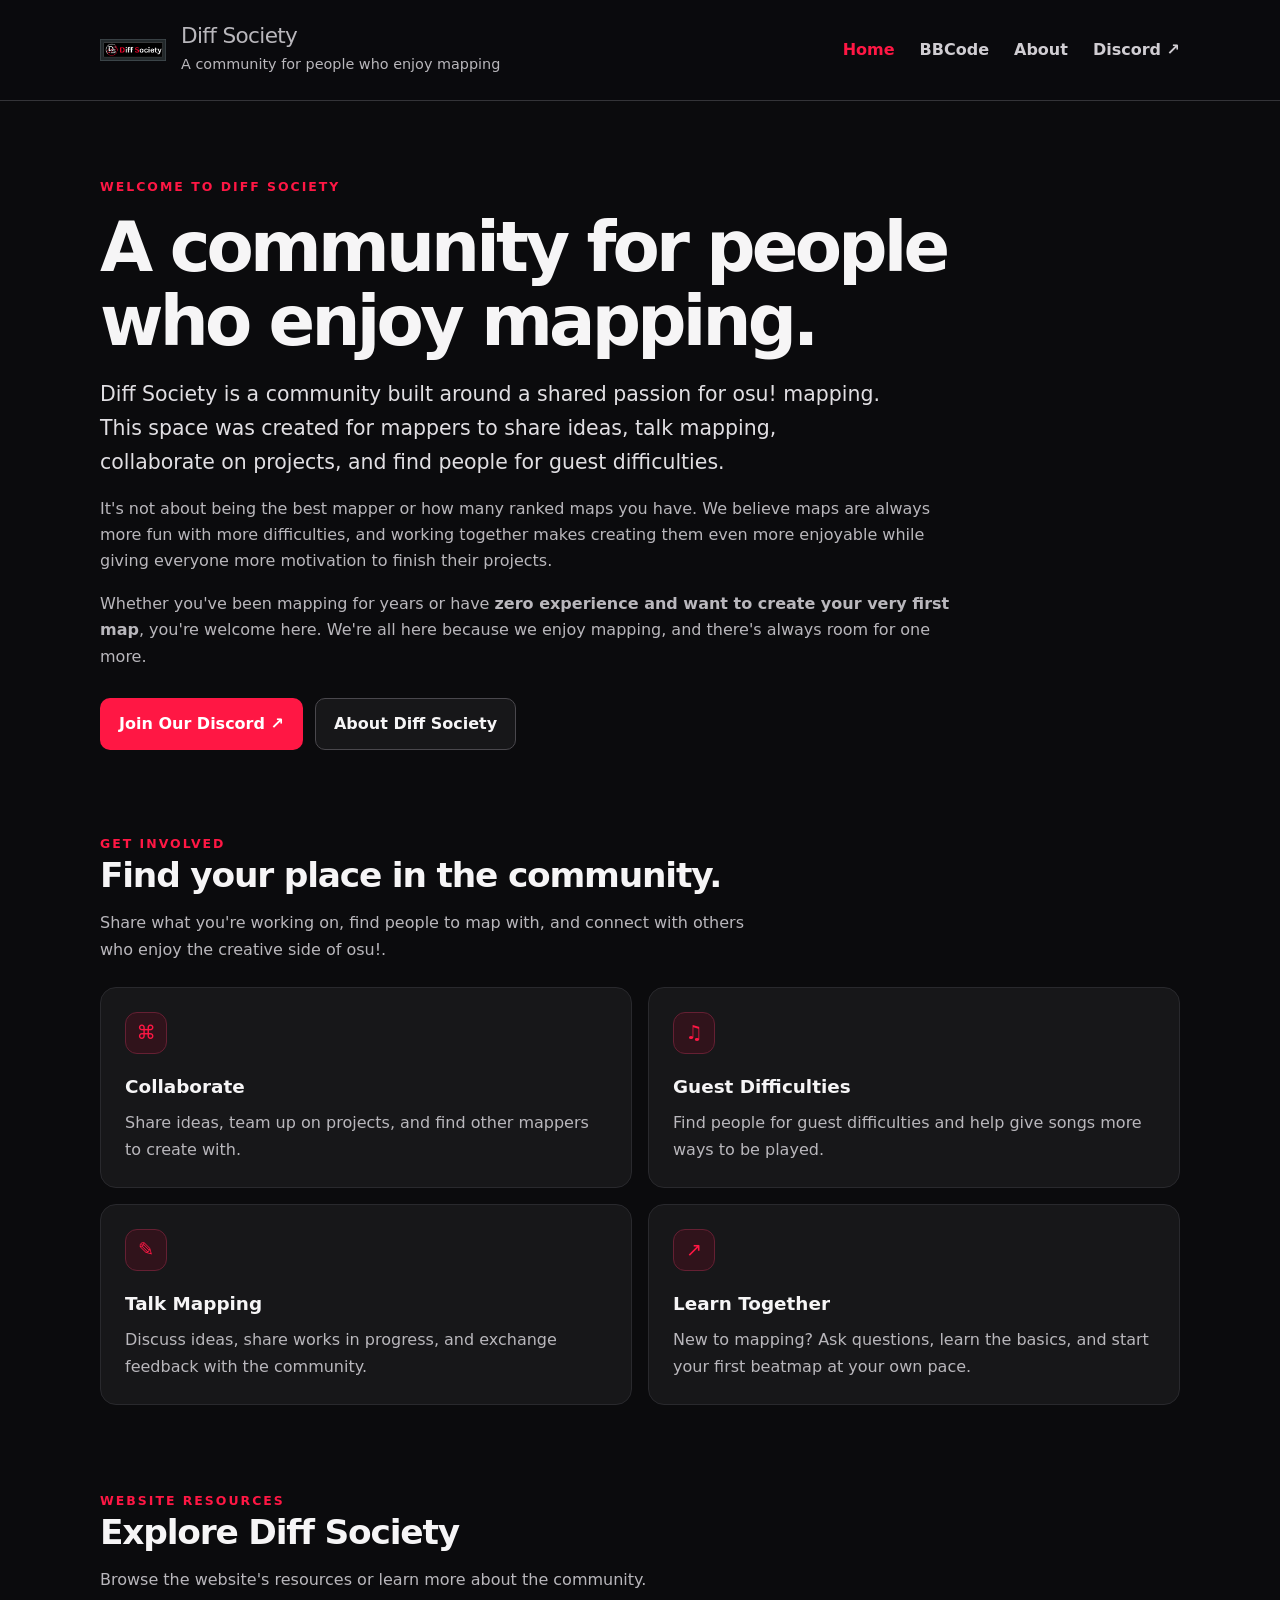
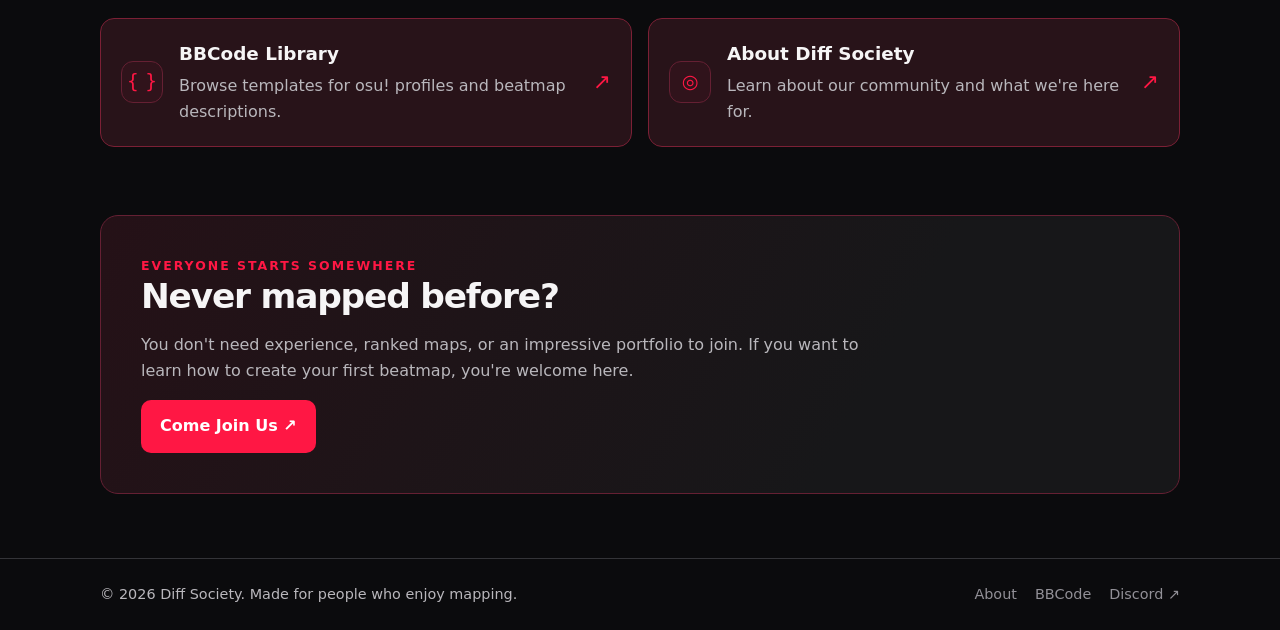
==== index.html @ 788efdac "Add Diff Society website" ====
<!doctype html>
<html lang="en"><head><meta charset="utf-8"><meta name="viewport" content="width=device-width, initial-scale=1"><meta name="theme-color" content="#0b0b0d"><meta name="description" content="Diff Society is an osu! mapping community for people who enjoy mapping, sharing ideas, and collaborating."><title>Home | Diff Society</title><link rel="icon" type="image/png" href="/assets/diff-society-logo.png"><link rel="stylesheet" href="/styles.css"><script src="/script.js" defer></script></head>
<body><header class="site-header"><div class="header-inner"><a class="brand" href="/" aria-label="Diff Society home"><img src="/assets/diff-society-logo.png" alt="Diff Society logo"><div><p class="brand-name">Diff Society</p><p class="brand-tagline">A community for people who enjoy mapping</p></div></a><button class="menu-toggle" type="button" aria-expanded="false" aria-controls="site-nav" aria-label="Toggle navigation">☰</button><nav class="nav" id="site-nav" aria-label="Main navigation"><a href="/" aria-current="page">Home</a>
<a href="/bbcode/">BBCode</a>
<a href="/about/">About</a>
<a href="https://discord.gg/DzFFTmM8br">Discord ↗</a></nav></div></header><main>

<section class="hero"><div class="eyebrow">Welcome to Diff Society</div><h1>A community for people who enjoy mapping.</h1>
<p class="lead">Diff Society is a community built around a shared passion for osu! mapping. This space was created for mappers to share ideas, talk mapping, collaborate on projects, and find people for guest difficulties.</p>
<p>It's not about being the best mapper or how many ranked maps you have. We believe maps are always more fun with more difficulties, and working together makes creating them even more enjoyable while giving everyone more motivation to finish their projects.</p>
<p>Whether you've been mapping for years or have <strong>zero experience and want to create your very first map</strong>, you're welcome here. We're all here because we enjoy mapping, and there's always room for one more.</p>
<div class="actions"><a class="button button-primary" href="https://discord.gg/DzFFTmM8br" target="_blank" rel="noopener noreferrer">Join Our Discord ↗</a><a class="button button-secondary" href="/about/">About Diff Society</a></div></section>
<section class="section"><div class="section-intro"><div class="eyebrow">Get involved</div><h2>Find your place in the community.</h2><p>Share what you're working on, find people to map with, and connect with others who enjoy the creative side of osu!.</p></div>
<div class="grid"><article class="card"><div class="card-icon">⌘</div><h3>Collaborate</h3><p>Share ideas, team up on projects, and find other mappers to create with.</p></article><article class="card"><div class="card-icon">♫</div><h3>Guest Difficulties</h3><p>Find people for guest difficulties and help give songs more ways to be played.</p></article><article class="card"><div class="card-icon">✎</div><h3>Talk Mapping</h3><p>Discuss ideas, share works in progress, and exchange feedback with the community.</p></article><article class="card"><div class="card-icon">↗</div><h3>Learn Together</h3><p>New to mapping? Ask questions, learn the basics, and start your first beatmap at your own pace.</p></article></div></section>
<section class="section"><div class="section-intro"><div class="eyebrow">Website resources</div><h2>Explore Diff Society</h2><p>Browse the website's resources or learn more about the community.</p></div><div class="grid">
<a class="link-card" href="/bbcode/"><div class="card-icon">{ }</div><div class="link-card-copy"><h3>BBCode Library</h3><p>Browse templates for osu! profiles and beatmap descriptions.</p></div><span class="arrow">↗</span></a>
<a class="link-card" href="/about/"><div class="card-icon">◎</div><div class="link-card-copy"><h3>About Diff Society</h3><p>Learn about our community and what we're here for.</p></div><span class="arrow">↗</span></a></div></section>
<section class="callout"><div class="eyebrow">Everyone starts somewhere</div><h2>Never mapped before?</h2><p>You don't need experience, ranked maps, or an impressive portfolio to join. If you want to learn how to create your first beatmap, you're welcome here.</p><a class="button button-primary" href="https://discord.gg/DzFFTmM8br" target="_blank" rel="noopener noreferrer">Come Join Us ↗</a></section>
</main><footer class="site-footer"><div class="footer-inner"><p>© <span data-year></span> Diff Society. Made for people who enjoy mapping.</p><div class="footer-links"><a href="/about/">About</a><a href="/bbcode/">BBCode</a><a href="https://discord.gg/DzFFTmM8br" target="_blank" rel="noopener noreferrer">Discord ↗</a></div></div></footer></body></html>
---- styles.css ----
:root{--bg:#0b0b0d;--panel:#171719;--panel2:#202023;--text:#f6f5f6;--muted:#b9b7bc;--red:#ff1744;--border:#343438;--max:1080px}
*{box-sizing:border-box}html{scroll-behavior:smooth}body{margin:0;background:var(--bg);color:var(--text);font-family:Inter,ui-sans-serif,system-ui,-apple-system,BlinkMacSystemFont,"Segoe UI",sans-serif;line-height:1.65}
a{color:inherit;text-decoration:none}a:focus-visible,button:focus-visible{outline:2px solid var(--red);outline-offset:4px}
.site-header{border-bottom:1px solid var(--border);background:rgba(11,11,13,.96)}
.header-inner{width:min(var(--max),calc(100% - 40px));margin:auto;min-height:100px;display:flex;align-items:center;justify-content:space-between;gap:24px}
.brand{display:flex;align-items:center;gap:15px;min-width:0}.brand img{width:66px;height:66px;object-fit:contain}.brand-name{margin:0;font-size:1.35rem;line-height:1.2;letter-spacing:-.03em}.brand-tagline{margin:4px 0 0;color:var(--muted);font-size:.9rem}
.nav{display:flex;align-items:center;gap:25px;flex-wrap:wrap}.nav a{color:#d0cdd2;font-weight:600}.nav a:hover,.nav a[aria-current=page]{color:var(--red)}
.menu-toggle{display:none;color:var(--text);border:1px solid var(--border);background:var(--panel);border-radius:10px;padding:8px 12px;font-size:1.1rem}
main{width:min(var(--max),calc(100% - 40px));margin:auto}.hero{padding:76px 0 50px;max-width:850px}.eyebrow,.page-label{color:var(--red);font-size:.78rem;font-weight:800;letter-spacing:.16em;text-transform:uppercase}
h1{font-size:clamp(2.35rem,6vw,4.3rem);line-height:1.08;letter-spacing:-.055em;margin:12px 0 20px}h2{font-size:clamp(1.55rem,3vw,2.15rem);line-height:1.2;letter-spacing:-.035em;margin:0 0 14px}h3{margin:0 0 8px;font-size:1.15rem}
p{color:var(--muted);margin:0 0 16px}.lead{font-size:clamp(1.08rem,2.2vw,1.28rem);color:#e1dfe3;max-width:780px}
.actions{display:flex;flex-wrap:wrap;gap:12px;margin-top:28px}.button{display:inline-flex;align-items:center;justify-content:center;gap:8px;padding:12px 18px;border-radius:10px;font-weight:750;border:1px solid transparent;cursor:pointer;font:inherit;font-weight:750}
.button-primary{background:var(--red);color:#fff}.button-primary:hover{background:#e8103a}.button-secondary{border-color:#4a484d;background:var(--panel);color:var(--text)}.button-secondary:hover{border-color:var(--red)}
.section{padding:34px 0 52px}.section-intro{max-width:680px;margin-bottom:24px}.grid{display:grid;grid-template-columns:repeat(2,minmax(0,1fr));gap:16px}
.card{background:var(--panel);border:1px solid #29292d;border-radius:16px;padding:24px}.card p:last-child{margin-bottom:0}
.card-icon{width:42px;height:42px;display:grid;place-items:center;background:#30131b;color:var(--red);border:1px solid #652033;border-radius:12px;margin-bottom:18px;font-size:1.2rem}
.link-card{display:flex;align-items:center;gap:16px;border:1px solid #7b2035;background:#281319;border-radius:14px;padding:20px;transition:border-color .15s,transform .15s}.link-card:hover{border-color:var(--red);transform:translateY(-2px)}.link-card .card-icon{margin:0;flex:0 0 42px}.link-card-copy{flex:1}.link-card-copy h3{margin-bottom:4px}.link-card-copy p{margin:0}.arrow{color:var(--red);font-size:1.35rem}
.callout{border:1px solid #652033;background:linear-gradient(120deg,#251117,#171719 70%);border-radius:18px;padding:clamp(24px,5vw,40px);margin:16px 0 64px}.callout p{max-width:760px}
.prose{max-width:900px;padding:58px 0 70px}.prose h1{font-size:clamp(2.2rem,5vw,3.5rem)}.prose h2{margin-top:38px}.prose p{font-size:1.06rem}.prose strong{color:var(--text)}
.preview-frame{margin:26px 0 30px;background:#151517;border:1px solid #343438;border-radius:16px;padding:18px}.preview-frame img{display:block;width:100%;height:auto;max-height:620px;object-fit:contain;border-radius:8px}.preview-caption{font-size:.9rem;margin:12px 0 0}
.code-panel{border:1px solid var(--border);border-radius:16px;background:var(--panel);overflow:hidden;margin:20px 0 28px}.code-heading{padding:16px 18px;display:flex;align-items:center;justify-content:space-between;gap:12px;border-bottom:1px solid var(--border)}.code-heading h2{font-size:1.1rem;margin:0}.code-content{padding:18px}.code-content pre{margin:0;white-space:pre-wrap;overflow-wrap:anywhere;color:#eee;font: .9rem/1.7 ui-monospace,SFMono-Regular,Consolas,"Liberation Mono",monospace;max-height:430px;overflow:auto;user-select:all}.copy-status{color:#ff91a7;font-size:.85rem;min-height:1.3em;margin:10px 0 0}
.note{padding:16px 18px;border:1px solid #652033;background:#211217;border-radius:12px;margin:20px 0}.note p{margin:0}
.site-footer{border-top:1px solid var(--border);color:#929097}.footer-inner{width:min(var(--max),calc(100% - 40px));margin:auto;padding:24px 0;display:flex;align-items:center;justify-content:space-between;gap:16px;flex-wrap:wrap;font-size:.9rem}.footer-inner p{margin:0;font-size:.9rem}.footer-links{display:flex;gap:18px}.footer-links a:hover{color:var(--red)}
@media(max-width:760px){.header-inner{min-height:84px;position:relative}.brand img{width:54px;height:54px}.brand-name{font-size:1.15rem}.brand-tagline{font-size:.78rem}.menu-toggle{display:inline-block}.nav{display:none;position:absolute;z-index:5;top:calc(100% - 1px);left:0;right:0;padding:16px;background:#151517;border:1px solid var(--border);border-radius:0 0 14px 14px;flex-direction:column;align-items:stretch;gap:0}.nav.open{display:flex}.nav a{padding:11px 4px}.grid{grid-template-columns:1fr}.hero{padding-top:54px}.preview-frame{padding:10px}.code-heading{align-items:flex-start;flex-direction:column}}
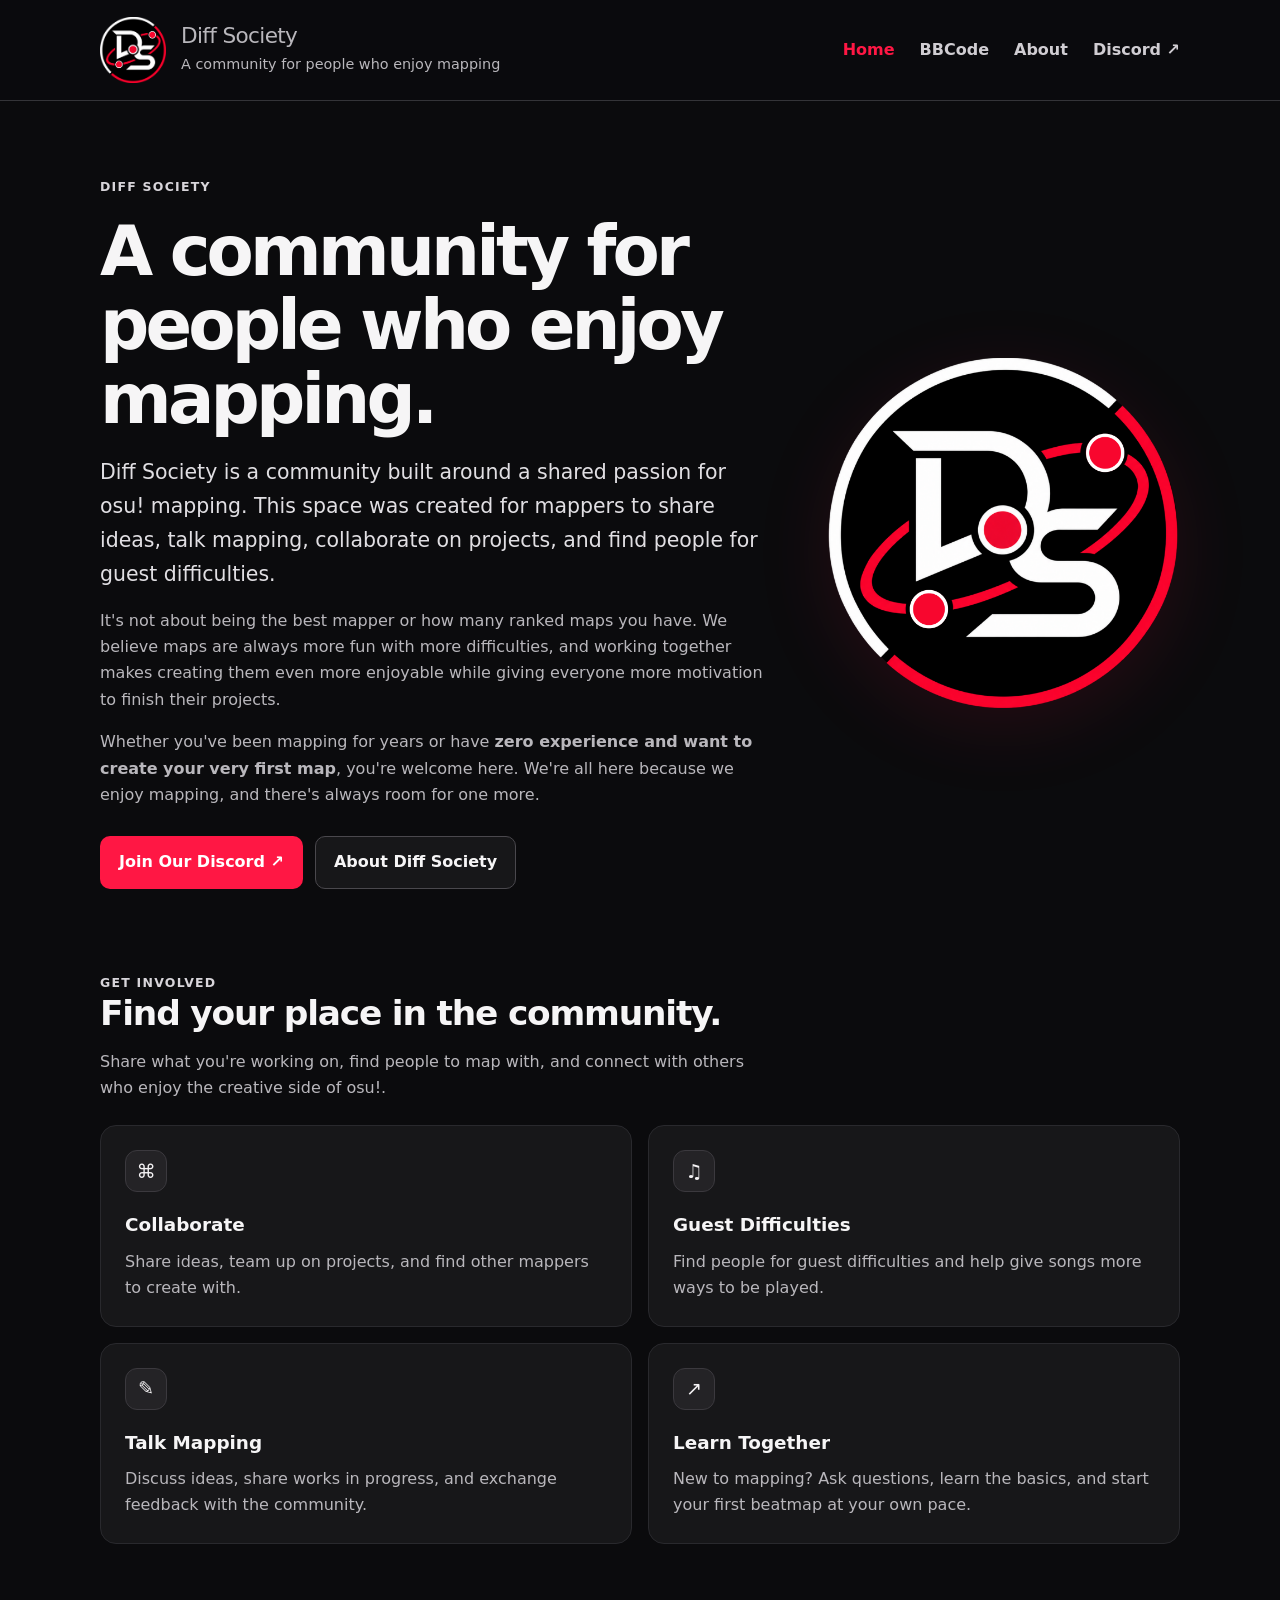
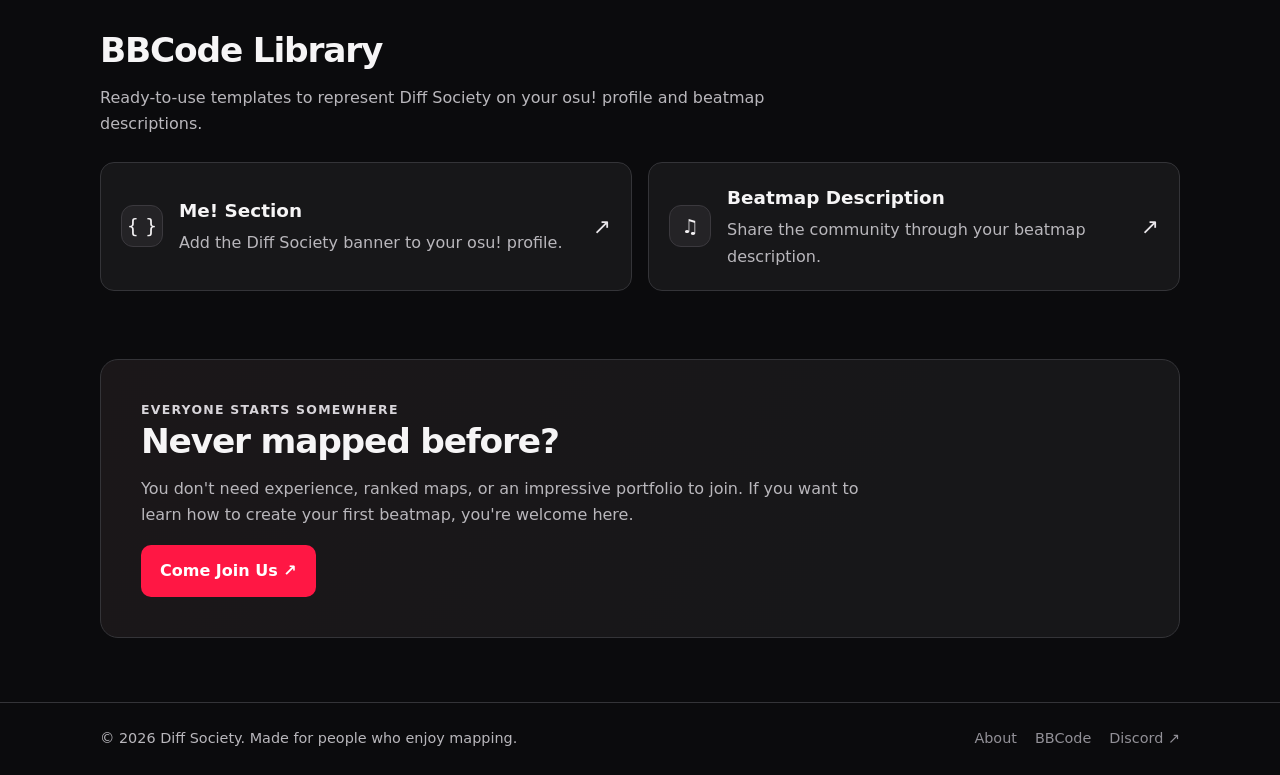
==== commit 03f10663: "Update Diff Society website design" ====
--- a/index.html
+++ b/index.html
@@ -5,15 +5,15 @@
 <a href="/about/">About</a>
 <a href="https://discord.gg/DzFFTmM8br">Discord ↗</a></nav></div></header><main>
 
-<section class="hero"><div class="eyebrow">Welcome to Diff Society</div><h1>A community for people who enjoy mapping.</h1>
+<section class="hero hero-layout"><div class="hero-copy"><p class="eyebrow">Diff Society</p><h1>A community for people who enjoy mapping.</h1>
 <p class="lead">Diff Society is a community built around a shared passion for osu! mapping. This space was created for mappers to share ideas, talk mapping, collaborate on projects, and find people for guest difficulties.</p>
 <p>It's not about being the best mapper or how many ranked maps you have. We believe maps are always more fun with more difficulties, and working together makes creating them even more enjoyable while giving everyone more motivation to finish their projects.</p>
 <p>Whether you've been mapping for years or have <strong>zero experience and want to create your very first map</strong>, you're welcome here. We're all here because we enjoy mapping, and there's always room for one more.</p>
-<div class="actions"><a class="button button-primary" href="https://discord.gg/DzFFTmM8br" target="_blank" rel="noopener noreferrer">Join Our Discord ↗</a><a class="button button-secondary" href="/about/">About Diff Society</a></div></section>
+<div class="actions"><a class="button button-primary" href="https://discord.gg/DzFFTmM8br" target="_blank" rel="noopener noreferrer">Join Our Discord ↗</a><a class="button button-secondary" href="/about/">About Diff Society</a></div></div><div class="hero-mark"><img src="/assets/diff-society-logo.png" alt="Diff Society red and white emblem"></div></section>
 <section class="section"><div class="section-intro"><div class="eyebrow">Get involved</div><h2>Find your place in the community.</h2><p>Share what you're working on, find people to map with, and connect with others who enjoy the creative side of osu!.</p></div>
 <div class="grid"><article class="card"><div class="card-icon">⌘</div><h3>Collaborate</h3><p>Share ideas, team up on projects, and find other mappers to create with.</p></article><article class="card"><div class="card-icon">♫</div><h3>Guest Difficulties</h3><p>Find people for guest difficulties and help give songs more ways to be played.</p></article><article class="card"><div class="card-icon">✎</div><h3>Talk Mapping</h3><p>Discuss ideas, share works in progress, and exchange feedback with the community.</p></article><article class="card"><div class="card-icon">↗</div><h3>Learn Together</h3><p>New to mapping? Ask questions, learn the basics, and start your first beatmap at your own pace.</p></article></div></section>
-<section class="section"><div class="section-intro"><div class="eyebrow">Website resources</div><h2>Explore Diff Society</h2><p>Browse the website's resources or learn more about the community.</p></div><div class="grid">
-<a class="link-card" href="/bbcode/"><div class="card-icon">{ }</div><div class="link-card-copy"><h3>BBCode Library</h3><p>Browse templates for osu! profiles and beatmap descriptions.</p></div><span class="arrow">↗</span></a>
-<a class="link-card" href="/about/"><div class="card-icon">◎</div><div class="link-card-copy"><h3>About Diff Society</h3><p>Learn about our community and what we're here for.</p></div><span class="arrow">↗</span></a></div></section>
+<section class="section"><div class="section-intro"><h2>BBCode Library</h2><p>Ready-to-use templates to represent Diff Society on your osu! profile and beatmap descriptions.</p></div><div class="grid">
+<a class="link-card" href="/me-section/"><div class="card-icon">{ }</div><div class="link-card-copy"><h3>Me! Section</h3><p>Add the Diff Society banner to your osu! profile.</p></div><span class="arrow">↗</span></a>
+<a class="link-card" href="/map-description/"><div class="card-icon">♫</div><div class="link-card-copy"><h3>Beatmap Description</h3><p>Share the community through your beatmap description.</p></div><span class="arrow">↗</span></a></div></section>
 <section class="callout"><div class="eyebrow">Everyone starts somewhere</div><h2>Never mapped before?</h2><p>You don't need experience, ranked maps, or an impressive portfolio to join. If you want to learn how to create your first beatmap, you're welcome here.</p><a class="button button-primary" href="https://discord.gg/DzFFTmM8br" target="_blank" rel="noopener noreferrer">Come Join Us ↗</a></section>
 </main><footer class="site-footer"><div class="footer-inner"><p>© <span data-year></span> Diff Society. Made for people who enjoy mapping.</p><div class="footer-links"><a href="/about/">About</a><a href="/bbcode/">BBCode</a><a href="https://discord.gg/DzFFTmM8br" target="_blank" rel="noopener noreferrer">Discord ↗</a></div></div></footer></body></html>
--- a/styles.css
+++ b/styles.css
@@ -7,19 +7,29 @@
 .brand{display:flex;align-items:center;gap:15px;min-width:0}.brand img{width:66px;height:66px;object-fit:contain}.brand-name{margin:0;font-size:1.35rem;line-height:1.2;letter-spacing:-.03em}.brand-tagline{margin:4px 0 0;color:var(--muted);font-size:.9rem}
 .nav{display:flex;align-items:center;gap:25px;flex-wrap:wrap}.nav a{color:#d0cdd2;font-weight:600}.nav a:hover,.nav a[aria-current=page]{color:var(--red)}
 .menu-toggle{display:none;color:var(--text);border:1px solid var(--border);background:var(--panel);border-radius:10px;padding:8px 12px;font-size:1.1rem}
-main{width:min(var(--max),calc(100% - 40px));margin:auto}.hero{padding:76px 0 50px;max-width:850px}.eyebrow,.page-label{color:var(--red);font-size:.78rem;font-weight:800;letter-spacing:.16em;text-transform:uppercase}
+main{width:min(var(--max),calc(100% - 40px));margin:auto}.hero{padding:76px 0 50px;max-width:100%}.hero-layout{display:grid;grid-template-columns:minmax(0,1.5fr) minmax(240px,.8fr);align-items:center;gap:clamp(28px,5vw,72px)}.hero-copy{min-width:0}.hero-mark{display:flex;align-items:center;justify-content:center}.hero-mark img{display:block;width:min(100%,350px);height:auto;filter:drop-shadow(0 18px 35px rgba(255,23,68,.10));}.eyebrow,.page-label{color:#d8d5da;font-size:.78rem;font-weight:700;letter-spacing:.10em;text-transform:uppercase}
 h1{font-size:clamp(2.35rem,6vw,4.3rem);line-height:1.08;letter-spacing:-.055em;margin:12px 0 20px}h2{font-size:clamp(1.55rem,3vw,2.15rem);line-height:1.2;letter-spacing:-.035em;margin:0 0 14px}h3{margin:0 0 8px;font-size:1.15rem}
 p{color:var(--muted);margin:0 0 16px}.lead{font-size:clamp(1.08rem,2.2vw,1.28rem);color:#e1dfe3;max-width:780px}
 .actions{display:flex;flex-wrap:wrap;gap:12px;margin-top:28px}.button{display:inline-flex;align-items:center;justify-content:center;gap:8px;padding:12px 18px;border-radius:10px;font-weight:750;border:1px solid transparent;cursor:pointer;font:inherit;font-weight:750}
 .button-primary{background:var(--red);color:#fff}.button-primary:hover{background:#e8103a}.button-secondary{border-color:#4a484d;background:var(--panel);color:var(--text)}.button-secondary:hover{border-color:var(--red)}
 .section{padding:34px 0 52px}.section-intro{max-width:680px;margin-bottom:24px}.grid{display:grid;grid-template-columns:repeat(2,minmax(0,1fr));gap:16px}
 .card{background:var(--panel);border:1px solid #29292d;border-radius:16px;padding:24px}.card p:last-child{margin-bottom:0}
-.card-icon{width:42px;height:42px;display:grid;place-items:center;background:#30131b;color:var(--red);border:1px solid #652033;border-radius:12px;margin-bottom:18px;font-size:1.2rem}
-.link-card{display:flex;align-items:center;gap:16px;border:1px solid #7b2035;background:#281319;border-radius:14px;padding:20px;transition:border-color .15s,transform .15s}.link-card:hover{border-color:var(--red);transform:translateY(-2px)}.link-card .card-icon{margin:0;flex:0 0 42px}.link-card-copy{flex:1}.link-card-copy h3{margin-bottom:4px}.link-card-copy p{margin:0}.arrow{color:var(--red);font-size:1.35rem}
-.callout{border:1px solid #652033;background:linear-gradient(120deg,#251117,#171719 70%);border-radius:18px;padding:clamp(24px,5vw,40px);margin:16px 0 64px}.callout p{max-width:760px}
+.card-icon{width:42px;height:42px;display:grid;place-items:center;background:#242326;color:#f4f2f4;border:1px solid #3b393e;border-radius:12px;margin-bottom:18px;font-size:1.2rem}
+.link-card{display:flex;align-items:center;gap:16px;border:1px solid #343438;background:#171719;border-radius:14px;padding:20px;transition:border-color .15s,transform .15s}.link-card:hover{border-color:var(--red);transform:translateY(-2px)}.link-card .card-icon{margin:0;flex:0 0 42px}.link-card-copy{flex:1}.link-card-copy h3{margin-bottom:4px}.link-card-copy p{margin:0}.arrow{color:#e9e6ea;font-size:1.35rem}
+.callout{border:1px solid #343438;background:linear-gradient(120deg,#1b1719,#171719 70%);border-radius:18px;padding:clamp(24px,5vw,40px);margin:16px 0 64px}.callout p{max-width:760px}
 .prose{max-width:900px;padding:58px 0 70px}.prose h1{font-size:clamp(2.2rem,5vw,3.5rem)}.prose h2{margin-top:38px}.prose p{font-size:1.06rem}.prose strong{color:var(--text)}
 .preview-frame{margin:26px 0 30px;background:#151517;border:1px solid #343438;border-radius:16px;padding:18px}.preview-frame img{display:block;width:100%;height:auto;max-height:620px;object-fit:contain;border-radius:8px}.preview-caption{font-size:.9rem;margin:12px 0 0}
 .code-panel{border:1px solid var(--border);border-radius:16px;background:var(--panel);overflow:hidden;margin:20px 0 28px}.code-heading{padding:16px 18px;display:flex;align-items:center;justify-content:space-between;gap:12px;border-bottom:1px solid var(--border)}.code-heading h2{font-size:1.1rem;margin:0}.code-content{padding:18px}.code-content pre{margin:0;white-space:pre-wrap;overflow-wrap:anywhere;color:#eee;font: .9rem/1.7 ui-monospace,SFMono-Regular,Consolas,"Liberation Mono",monospace;max-height:430px;overflow:auto;user-select:all}.copy-status{color:#ff91a7;font-size:.85rem;min-height:1.3em;margin:10px 0 0}
 .note{padding:16px 18px;border:1px solid #652033;background:#211217;border-radius:12px;margin:20px 0}.note p{margin:0}
 .site-footer{border-top:1px solid var(--border);color:#929097}.footer-inner{width:min(var(--max),calc(100% - 40px));margin:auto;padding:24px 0;display:flex;align-items:center;justify-content:space-between;gap:16px;flex-wrap:wrap;font-size:.9rem}.footer-inner p{margin:0;font-size:.9rem}.footer-links{display:flex;gap:18px}.footer-links a:hover{color:var(--red)}
 @media(max-width:760px){.header-inner{min-height:84px;position:relative}.brand img{width:54px;height:54px}.brand-name{font-size:1.15rem}.brand-tagline{font-size:.78rem}.menu-toggle{display:inline-block}.nav{display:none;position:absolute;z-index:5;top:calc(100% - 1px);left:0;right:0;padding:16px;background:#151517;border:1px solid var(--border);border-radius:0 0 14px 14px;flex-direction:column;align-items:stretch;gap:0}.nav.open{display:flex}.nav a{padding:11px 4px}.grid{grid-template-columns:1fr}.hero{padding-top:54px}.preview-frame{padding:10px}.code-heading{align-items:flex-start;flex-direction:column}}
+
+@media(max-width:760px){
+.hero-layout{grid-template-columns:1fr;gap:26px;padding-top:46px}
+.hero-mark{grid-row:1;justify-content:flex-start}
+.hero-mark img{width:min(52vw,210px)}
+.hero-copy{grid-row:2}
+.header-inner{min-height:82px}
+.brand img{width:52px;height:52px}
+.brand-tagline{font-size:.78rem}
+}
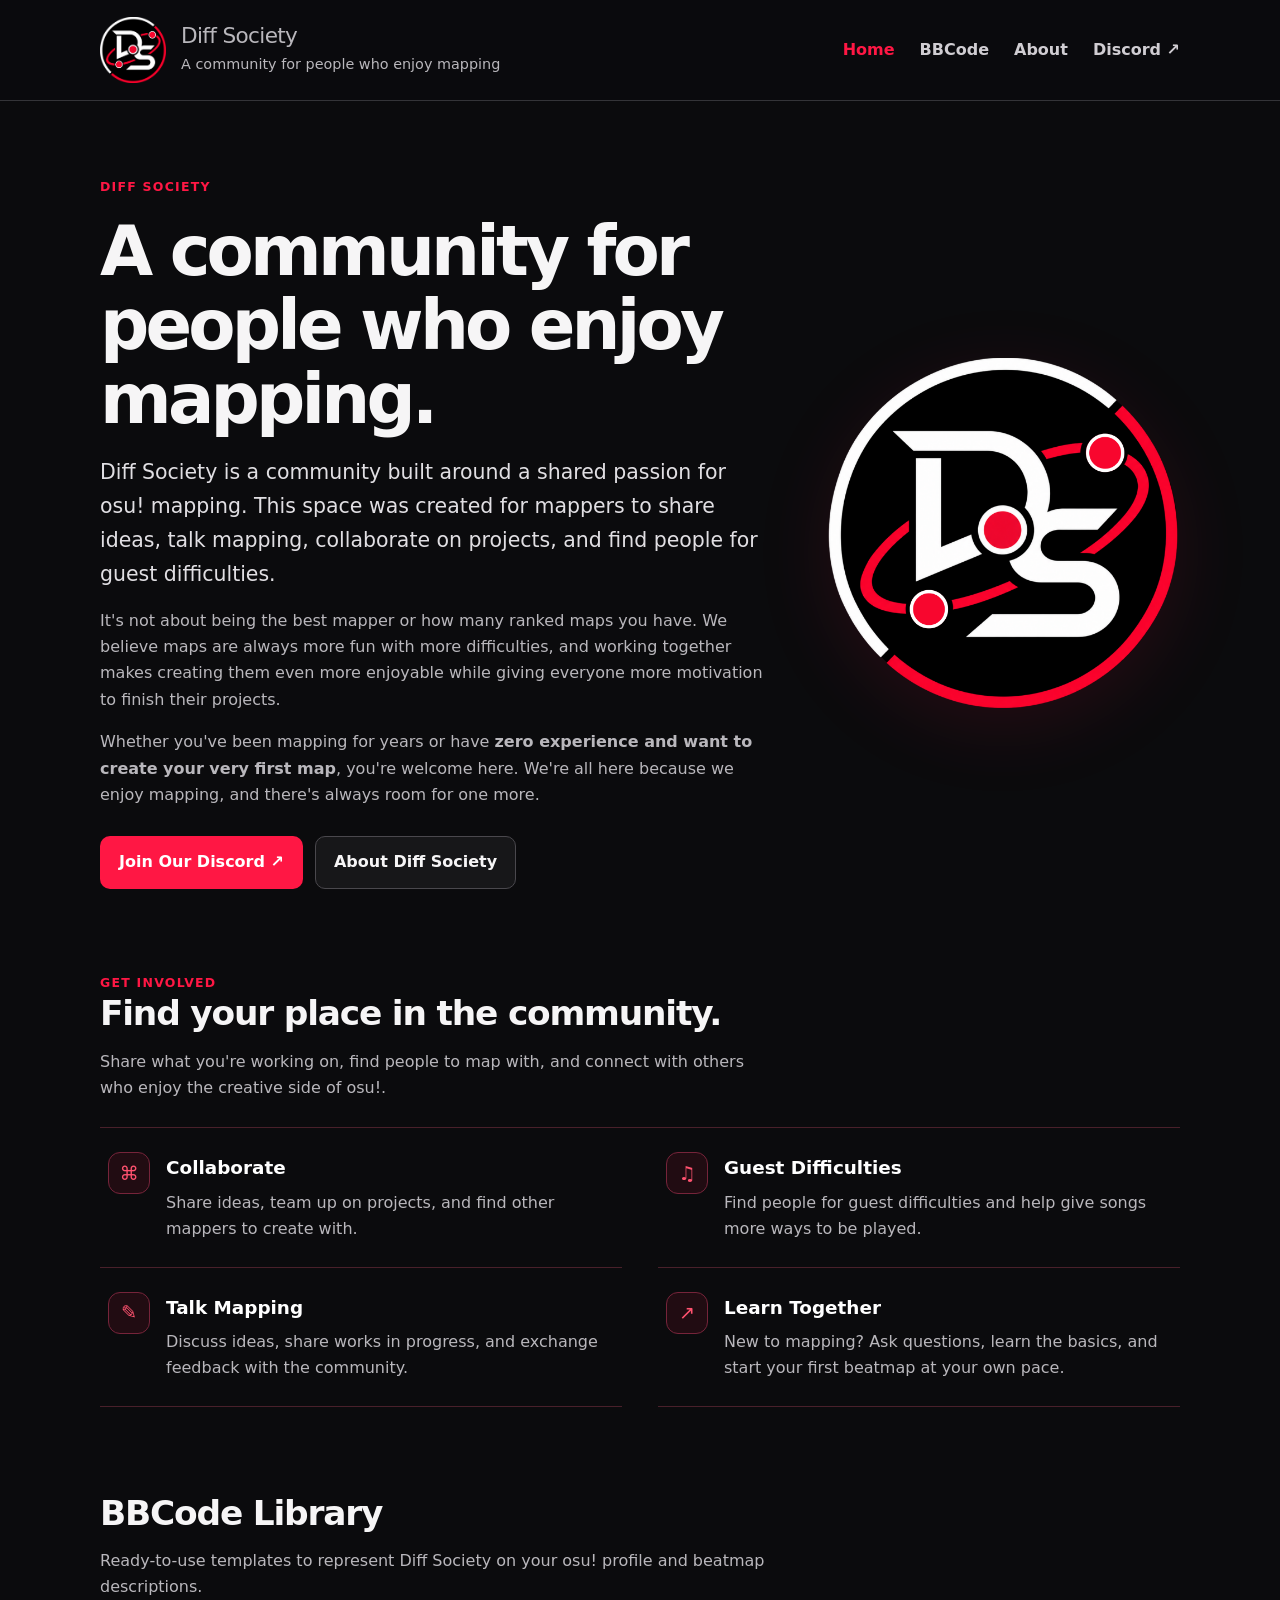
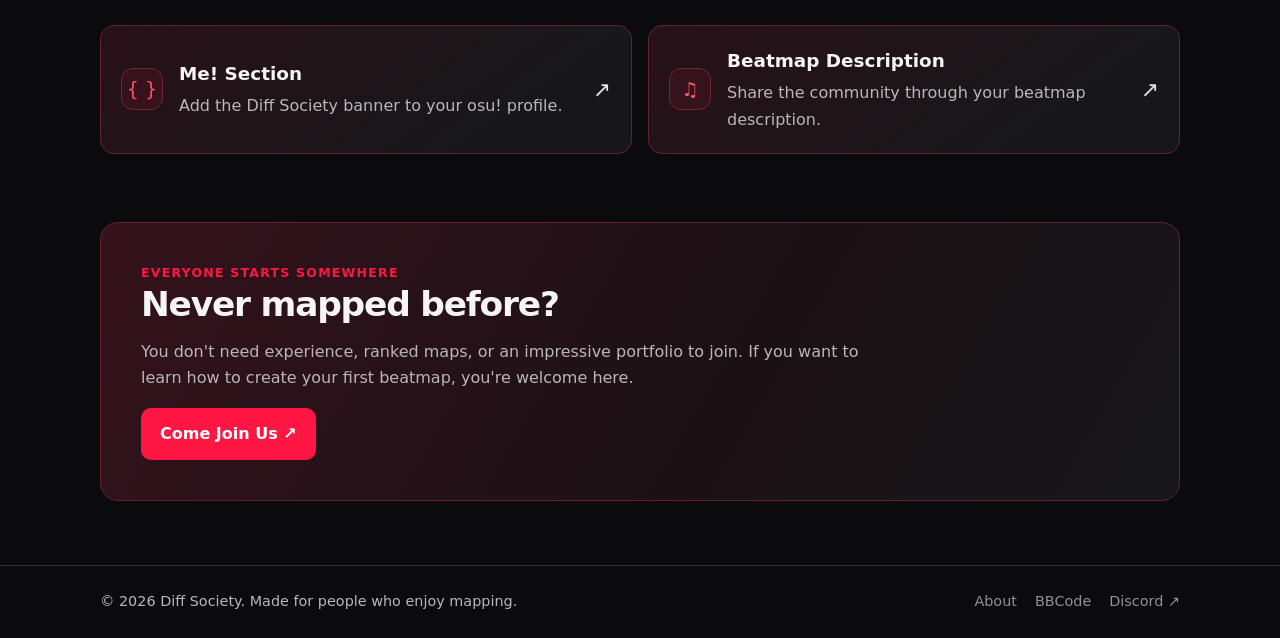
==== commit f4b7a8ac: "Improve homepage feature layout" ====
--- a/index.html
+++ b/index.html
@@ -11,7 +11,7 @@
 <p>Whether you've been mapping for years or have <strong>zero experience and want to create your very first map</strong>, you're welcome here. We're all here because we enjoy mapping, and there's always room for one more.</p>
 <div class="actions"><a class="button button-primary" href="https://discord.gg/DzFFTmM8br" target="_blank" rel="noopener noreferrer">Join Our Discord ↗</a><a class="button button-secondary" href="/about/">About Diff Society</a></div></div><div class="hero-mark"><img src="/assets/diff-society-logo.png" alt="Diff Society red and white emblem"></div></section>
 <section class="section"><div class="section-intro"><div class="eyebrow">Get involved</div><h2>Find your place in the community.</h2><p>Share what you're working on, find people to map with, and connect with others who enjoy the creative side of osu!.</p></div>
-<div class="grid"><article class="card"><div class="card-icon">⌘</div><h3>Collaborate</h3><p>Share ideas, team up on projects, and find other mappers to create with.</p></article><article class="card"><div class="card-icon">♫</div><h3>Guest Difficulties</h3><p>Find people for guest difficulties and help give songs more ways to be played.</p></article><article class="card"><div class="card-icon">✎</div><h3>Talk Mapping</h3><p>Discuss ideas, share works in progress, and exchange feedback with the community.</p></article><article class="card"><div class="card-icon">↗</div><h3>Learn Together</h3><p>New to mapping? Ask questions, learn the basics, and start your first beatmap at your own pace.</p></article></div></section>
+<div class="community-features"><article class="feature-item"><div class="feature-icon">⌘</div><div><h3>Collaborate</h3><p>Share ideas, team up on projects, and find other mappers to create with.</p></div></article><article class="feature-item"><div class="feature-icon">♫</div><div><h3>Guest Difficulties</h3><p>Find people for guest difficulties and help give songs more ways to be played.</p></div></article><article class="feature-item"><div class="feature-icon">✎</div><div><h3>Talk Mapping</h3><p>Discuss ideas, share works in progress, and exchange feedback with the community.</p></div></article><article class="feature-item"><div class="feature-icon">↗</div><div><h3>Learn Together</h3><p>New to mapping? Ask questions, learn the basics, and start your first beatmap at your own pace.</p></div></article></div></section>
 <section class="section"><div class="section-intro"><h2>BBCode Library</h2><p>Ready-to-use templates to represent Diff Society on your osu! profile and beatmap descriptions.</p></div><div class="grid">
 <a class="link-card" href="/me-section/"><div class="card-icon">{ }</div><div class="link-card-copy"><h3>Me! Section</h3><p>Add the Diff Society banner to your osu! profile.</p></div><span class="arrow">↗</span></a>
 <a class="link-card" href="/map-description/"><div class="card-icon">♫</div><div class="link-card-copy"><h3>Beatmap Description</h3><p>Share the community through your beatmap description.</p></div><span class="arrow">↗</span></a></div></section>
--- a/styles.css
+++ b/styles.css
@@ -7,16 +7,16 @@
 .brand{display:flex;align-items:center;gap:15px;min-width:0}.brand img{width:66px;height:66px;object-fit:contain}.brand-name{margin:0;font-size:1.35rem;line-height:1.2;letter-spacing:-.03em}.brand-tagline{margin:4px 0 0;color:var(--muted);font-size:.9rem}
 .nav{display:flex;align-items:center;gap:25px;flex-wrap:wrap}.nav a{color:#d0cdd2;font-weight:600}.nav a:hover,.nav a[aria-current=page]{color:var(--red)}
 .menu-toggle{display:none;color:var(--text);border:1px solid var(--border);background:var(--panel);border-radius:10px;padding:8px 12px;font-size:1.1rem}
-main{width:min(var(--max),calc(100% - 40px));margin:auto}.hero{padding:76px 0 50px;max-width:100%}.hero-layout{display:grid;grid-template-columns:minmax(0,1.5fr) minmax(240px,.8fr);align-items:center;gap:clamp(28px,5vw,72px)}.hero-copy{min-width:0}.hero-mark{display:flex;align-items:center;justify-content:center}.hero-mark img{display:block;width:min(100%,350px);height:auto;filter:drop-shadow(0 18px 35px rgba(255,23,68,.10));}.eyebrow,.page-label{color:#d8d5da;font-size:.78rem;font-weight:700;letter-spacing:.10em;text-transform:uppercase}
+main{width:min(var(--max),calc(100% - 40px));margin:auto}.hero{padding:76px 0 50px;max-width:100%}.hero-layout{display:grid;grid-template-columns:minmax(0,1.5fr) minmax(240px,.8fr);align-items:center;gap:clamp(28px,5vw,72px)}.hero-copy{min-width:0}.hero-mark{display:flex;align-items:center;justify-content:center}.hero-mark img{display:block;width:min(100%,350px);height:auto;filter:drop-shadow(0 18px 35px rgba(255,23,68,.10));}.eyebrow,.page-label{color:var(--red);font-size:.78rem;font-weight:700;letter-spacing:.10em;text-transform:uppercase}
 h1{font-size:clamp(2.35rem,6vw,4.3rem);line-height:1.08;letter-spacing:-.055em;margin:12px 0 20px}h2{font-size:clamp(1.55rem,3vw,2.15rem);line-height:1.2;letter-spacing:-.035em;margin:0 0 14px}h3{margin:0 0 8px;font-size:1.15rem}
 p{color:var(--muted);margin:0 0 16px}.lead{font-size:clamp(1.08rem,2.2vw,1.28rem);color:#e1dfe3;max-width:780px}
 .actions{display:flex;flex-wrap:wrap;gap:12px;margin-top:28px}.button{display:inline-flex;align-items:center;justify-content:center;gap:8px;padding:12px 18px;border-radius:10px;font-weight:750;border:1px solid transparent;cursor:pointer;font:inherit;font-weight:750}
 .button-primary{background:var(--red);color:#fff}.button-primary:hover{background:#e8103a}.button-secondary{border-color:#4a484d;background:var(--panel);color:var(--text)}.button-secondary:hover{border-color:var(--red)}
 .section{padding:34px 0 52px}.section-intro{max-width:680px;margin-bottom:24px}.grid{display:grid;grid-template-columns:repeat(2,minmax(0,1fr));gap:16px}
-.card{background:var(--panel);border:1px solid #29292d;border-radius:16px;padding:24px}.card p:last-child{margin-bottom:0}
-.card-icon{width:42px;height:42px;display:grid;place-items:center;background:#242326;color:#f4f2f4;border:1px solid #3b393e;border-radius:12px;margin-bottom:18px;font-size:1.2rem}
-.link-card{display:flex;align-items:center;gap:16px;border:1px solid #343438;background:#171719;border-radius:14px;padding:20px;transition:border-color .15s,transform .15s}.link-card:hover{border-color:var(--red);transform:translateY(-2px)}.link-card .card-icon{margin:0;flex:0 0 42px}.link-card-copy{flex:1}.link-card-copy h3{margin-bottom:4px}.link-card-copy p{margin:0}.arrow{color:#e9e6ea;font-size:1.35rem}
-.callout{border:1px solid #343438;background:linear-gradient(120deg,#1b1719,#171719 70%);border-radius:18px;padding:clamp(24px,5vw,40px);margin:16px 0 64px}.callout p{max-width:760px}
+.card{background:linear-gradient(145deg,#241116 0%,#171719 72%);border:1px solid #652033;border-radius:16px;padding:24px}.card p:last-child{margin-bottom:0}
+.card-icon{width:42px;height:42px;display:grid;place-items:center;background:#35121c;color:#ff526f;border:1px solid #76243a;border-radius:12px;margin-bottom:18px;font-size:1.2rem}
+.link-card{display:flex;align-items:center;gap:16px;border:1px solid #652033;background:linear-gradient(145deg,#281118 0%,#171719 76%);border-radius:14px;padding:20px;transition:border-color .15s,transform .15s}.link-card:hover{border-color:var(--red);transform:translateY(-2px)}.link-card .card-icon{margin:0;flex:0 0 42px}.link-card-copy{flex:1}.link-card-copy h3{margin-bottom:4px}.link-card-copy p{margin:0}.arrow{color:#e9e6ea;font-size:1.35rem}
+.callout{border:1px solid #652033;background:linear-gradient(120deg,#35121c,#1b1115 58%,#171719 100%);border-radius:18px;padding:clamp(24px,5vw,40px);margin:16px 0 64px}.callout p{max-width:760px}
 .prose{max-width:900px;padding:58px 0 70px}.prose h1{font-size:clamp(2.2rem,5vw,3.5rem)}.prose h2{margin-top:38px}.prose p{font-size:1.06rem}.prose strong{color:var(--text)}
 .preview-frame{margin:26px 0 30px;background:#151517;border:1px solid #343438;border-radius:16px;padding:18px}.preview-frame img{display:block;width:100%;height:auto;max-height:620px;object-fit:contain;border-radius:8px}.preview-caption{font-size:.9rem;margin:12px 0 0}
 .code-panel{border:1px solid var(--border);border-radius:16px;background:var(--panel);overflow:hidden;margin:20px 0 28px}.code-heading{padding:16px 18px;display:flex;align-items:center;justify-content:space-between;gap:12px;border-bottom:1px solid var(--border)}.code-heading h2{font-size:1.1rem;margin:0}.code-content{padding:18px}.code-content pre{margin:0;white-space:pre-wrap;overflow-wrap:anywhere;color:#eee;font: .9rem/1.7 ui-monospace,SFMono-Regular,Consolas,"Liberation Mono",monospace;max-height:430px;overflow:auto;user-select:all}.copy-status{color:#ff91a7;font-size:.85rem;min-height:1.3em;margin:10px 0 0}
@@ -33,3 +33,11 @@
 .brand img{width:52px;height:52px}
 .brand-tagline{font-size:.78rem}
 }
+
+/* Informational community features are deliberately not styled as clickable cards. */
+.community-features{display:grid;grid-template-columns:repeat(2,minmax(0,1fr));column-gap:36px;row-gap:0;margin-top:26px;border-top:1px solid #49202a}
+.feature-item{display:flex;align-items:flex-start;gap:16px;padding:24px 8px;border-bottom:1px solid #49202a;min-width:0}
+.feature-icon{flex:0 0 42px;width:42px;height:42px;display:grid;place-items:center;color:#ff526f;background:rgba(255,23,68,.09);border:1px solid #76243a;border-radius:12px;font-size:1.2rem}
+.feature-item h3{margin:1px 0 6px;color:#fff}
+.feature-item p{margin:0;color:var(--muted);line-height:1.65}
+@media(max-width:760px){.community-features{grid-template-columns:1fr;column-gap:0}.feature-item{padding:20px 2px}}
